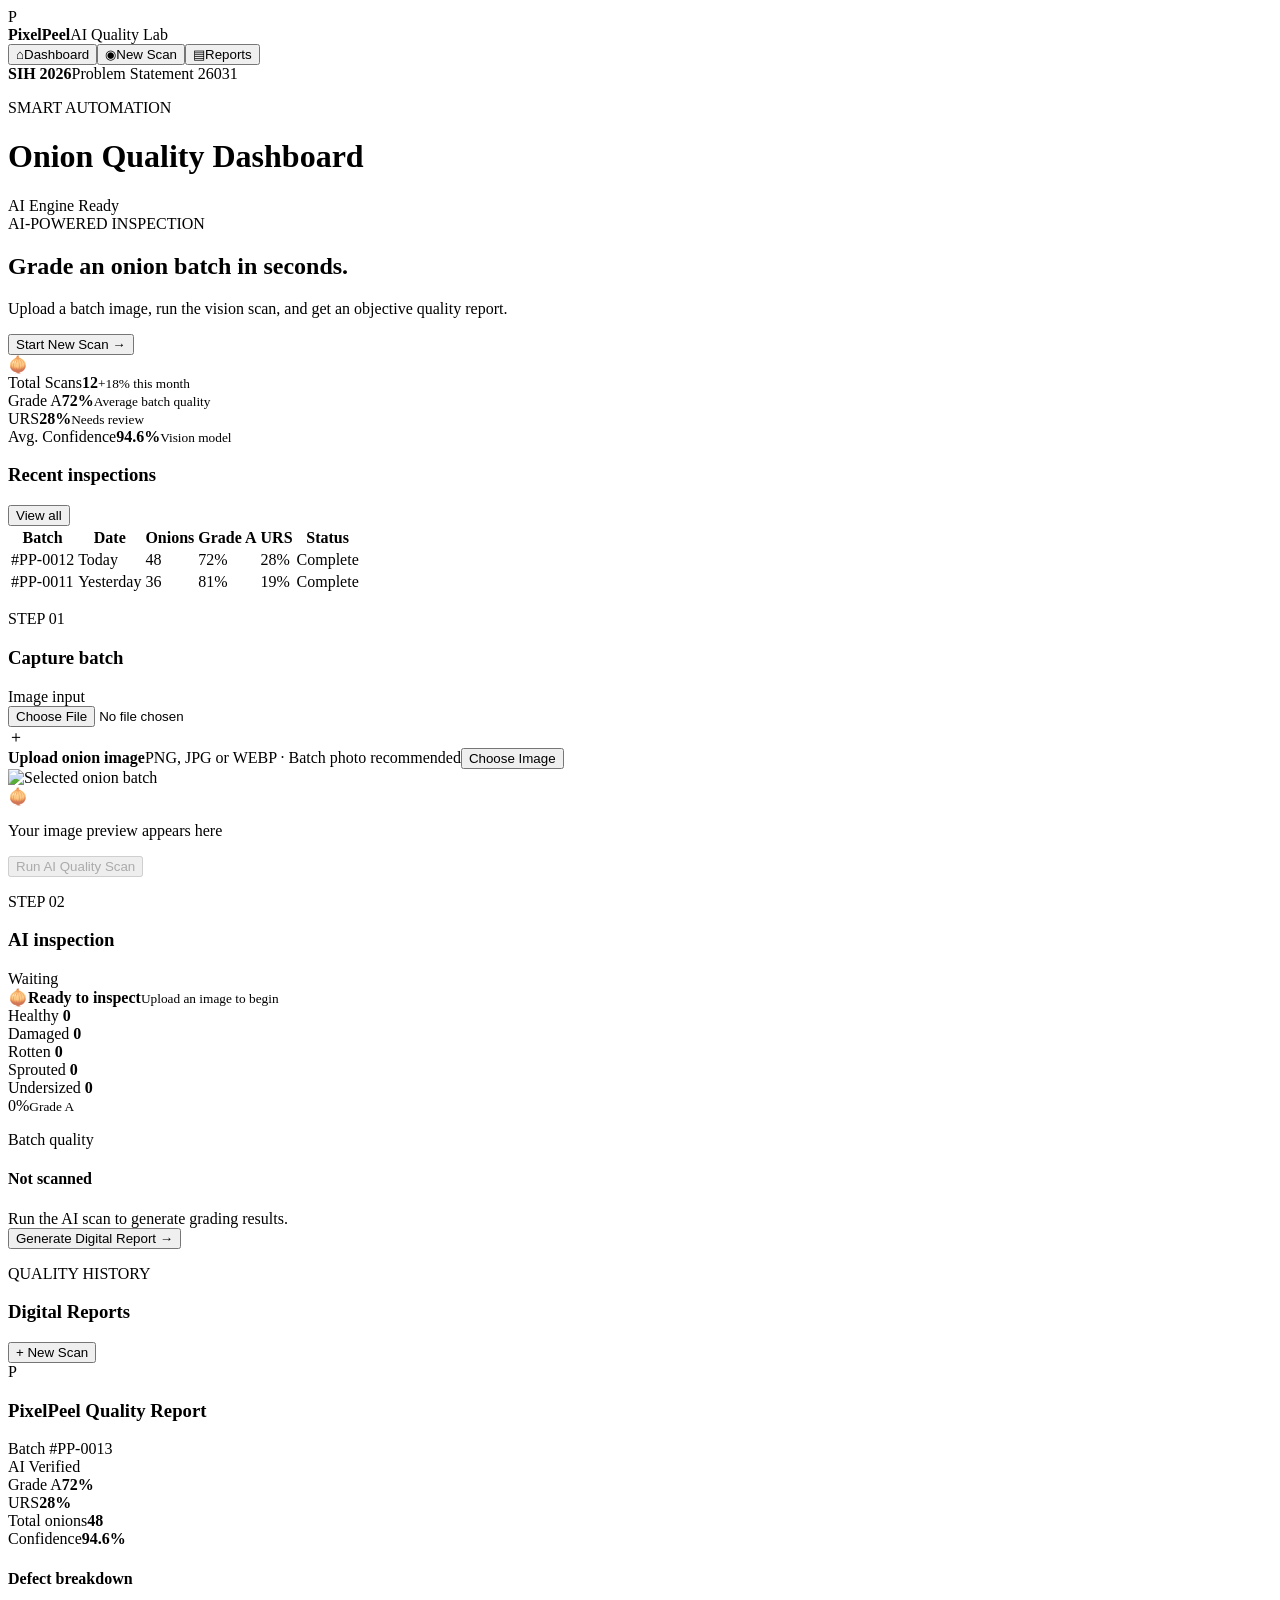
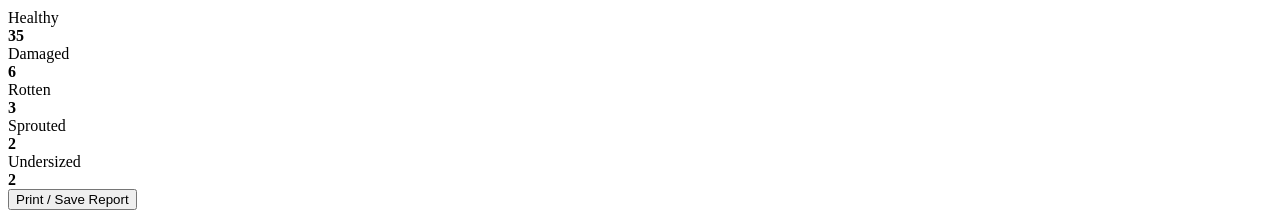
==== index.html @ 7725427d "Add PixelPeel frontend dashboard and scan UI" ====
<!DOCTYPE html>
<html lang="en"><head><meta charset="UTF-8"><meta name="viewport" content="width=device-width,initial-scale=1.0"><title>PixelPeel — Onion Quality Grading</title><link rel="stylesheet" href="style.css"></head>
<body><div class="app-shell"><aside class="sidebar"><div class="brand"><div class="brand-mark">P</div><div><strong>PixelPeel</strong><span>AI Quality Lab</span></div></div><nav><button class="nav-item active" data-view="dashboard"><span>⌂</span>Dashboard</button><button class="nav-item" data-view="scan"><span>◉</span>New Scan</button><button class="nav-item" data-view="reports"><span>▤</span>Reports</button></nav><div class="side-note"><b>SIH 2026</b><span>Problem Statement 26031</span></div></aside>
<main class="main"><header class="topbar"><div><p class="eyebrow">SMART AUTOMATION</p><h1 id="pageTitle">Onion Quality Dashboard</h1></div><div class="status"><i></i>AI Engine Ready</div></header>
<section id="dashboard" class="view active-view"><div class="hero-card"><div><span class="pill">AI-POWERED INSPECTION</span><h2>Grade an onion batch in seconds.</h2><p>Upload a batch image, run the vision scan, and get an objective quality report.</p><button class="primary" id="startScan">Start New Scan →</button></div><div class="hero-visual"><div class="orb orb1"></div><div class="orb orb2"></div><div class="onion-icon">🧅</div><div class="scan-ring"></div></div></div>
<div class="stats-grid"><div class="stat"><span>Total Scans</span><b id="totalScans">12</b><small>+18% this month</small></div><div class="stat"><span>Grade A</span><b id="gradeAStat">72%</b><small>Average batch quality</small></div><div class="stat"><span>URS</span><b id="ursStat">28%</b><small>Needs review</small></div><div class="stat"><span>Avg. Confidence</span><b>94.6%</b><small>Vision model</small></div></div>
<div class="recent"><div class="section-head"><h3>Recent inspections</h3><button class="text-btn" id="openReports">View all</button></div><div class="table-wrap"><table><thead><tr><th>Batch</th><th>Date</th><th>Onions</th><th>Grade A</th><th>URS</th><th>Status</th></tr></thead><tbody><tr><td>#PP-0012</td><td>Today</td><td>48</td><td>72%</td><td>28%</td><td><span class="badge good">Complete</span></td></tr><tr><td>#PP-0011</td><td>Yesterday</td><td>36</td><td>81%</td><td>19%</td><td><span class="badge good">Complete</span></td></tr></tbody></table></div></div></section>
<section id="scan" class="view"><div class="scan-layout"><div class="panel upload-panel"><div class="section-head"><div><p class="eyebrow">STEP 01</p><h3>Capture batch</h3></div><span class="mini-status">Image input</span></div><label class="dropzone" id="dropzone"><input type="file" id="fileInput" accept="image/*"><div class="upload-symbol">＋</div><strong>Upload onion image</strong><span>PNG, JPG or WEBP · Batch photo recommended</span><button type="button" class="secondary" id="chooseFile">Choose Image</button></label><div class="preview"><img id="previewImg" alt="Selected onion batch"><div class="empty-preview"><span>🧅</span><p>Your image preview appears here</p></div></div><button class="primary full" id="scanBtn" disabled>Run AI Quality Scan</button></div>
<div class="panel results-panel"><div class="section-head"><div><p class="eyebrow">STEP 02</p><h3>AI inspection</h3></div><span id="scanState" class="mini-status">Waiting</span></div><div class="scanner" id="scanner"><div class="scanner-grid"></div><div class="scanner-message"><span>🧅</span><b id="scanMessage">Ready to inspect</b><small id="scanSub">Upload an image to begin</small></div><div class="scan-line"></div><div id="boxes"></div></div><div class="classification"><div><span class="dot healthy"></span>Healthy <b id="healthyCount">0</b></div><div><span class="dot damaged"></span>Damaged <b id="damagedCount">0</b></div><div><span class="dot rotten"></span>Rotten <b id="rottenCount">0</b></div><div><span class="dot sprouted"></span>Sprouted <b id="sproutedCount">0</b></div><div><span class="dot undersized"></span>Undersized <b id="undersizedCount">0</b></div></div><div class="grade-result"><div class="grade-ring" id="gradeRing"><span id="gradePercent">0%</span><small>Grade A</small></div><div><p>Batch quality</p><h4 id="gradeTitle">Not scanned</h4><span id="gradeText">Run the AI scan to generate grading results.</span></div></div><button class="primary full hidden" id="reportBtn">Generate Digital Report →</button></div></div></section>
<section id="reports" class="view"><div class="panel report-panel"><div class="section-head"><div><p class="eyebrow">QUALITY HISTORY</p><h3>Digital Reports</h3></div><button class="primary" id="newScanFromReports">+ New Scan</button></div><div class="report-card"><div class="report-top"><div class="report-logo">P</div><div><h3>PixelPeel Quality Report</h3><span id="reportBatch">Batch #PP-0013</span></div><span class="badge good">AI Verified</span></div><div class="report-metrics"><div><span>Grade A</span><b id="reportGrade">72%</b></div><div><span>URS</span><b id="reportUrs">28%</b></div><div><span>Total onions</span><b id="reportTotal">48</b></div><div><span>Confidence</span><b>94.6%</b></div></div><div><h4>Defect breakdown</h4><div class="bar-row"><span>Healthy</span><div><i id="barHealthy"></i></div><b id="repHealthy">35</b></div><div class="bar-row"><span>Damaged</span><div><i id="barDamaged"></i></div><b id="repDamaged">6</b></div><div class="bar-row"><span>Rotten</span><div><i id="barRotten"></i></div><b id="repRotten">3</b></div><div class="bar-row"><span>Sprouted</span><div><i id="barSprouted"></i></div><b id="repSprouted">2</b></div><div class="bar-row"><span>Undersized</span><div><i id="barUndersized"></i></div><b id="repUndersized">2</b></div></div><button class="secondary" id="printReport">Print / Save Report</button></div></div></section>
</main></div><script src="app.js"></script></body></html>
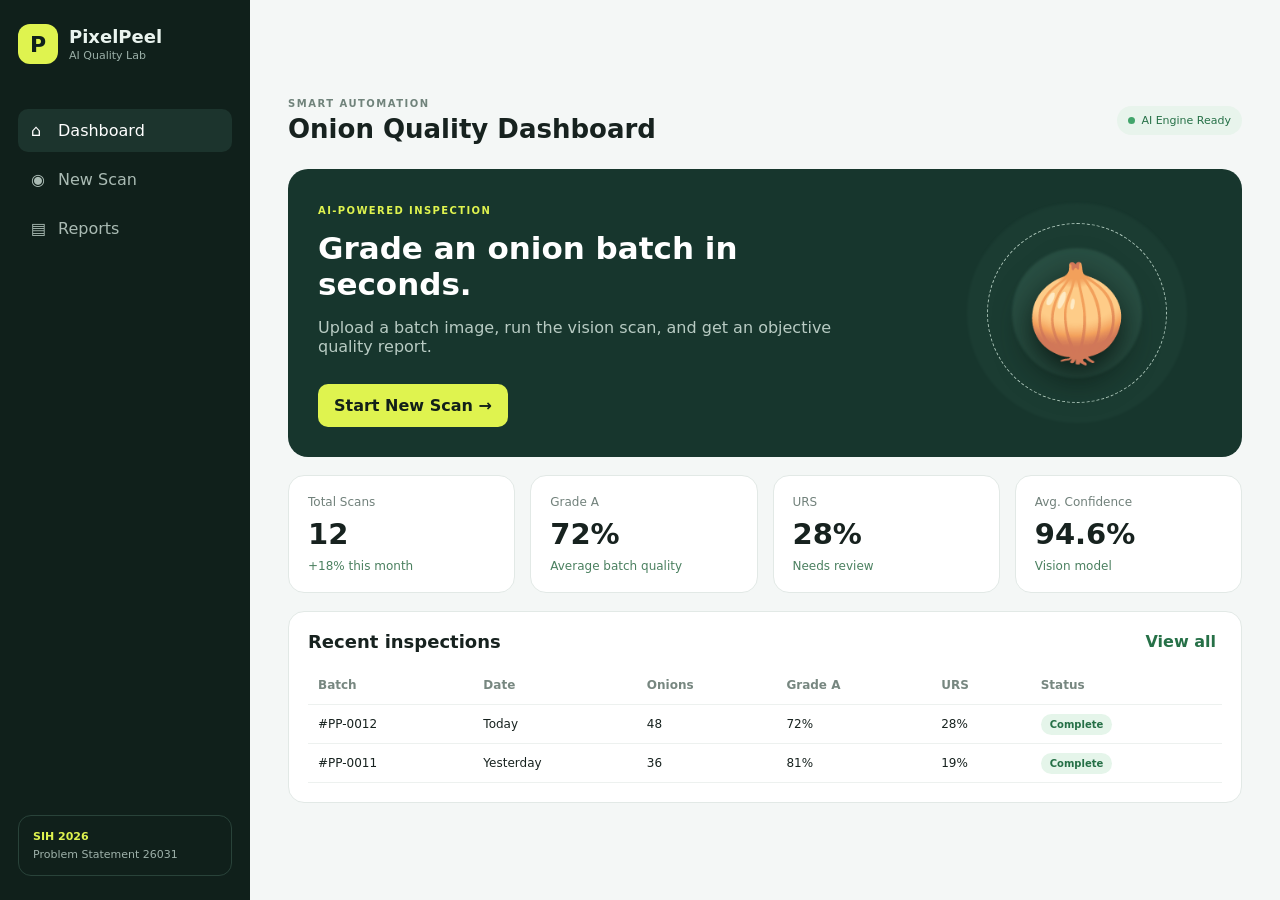
==== commit e7e94f9f: "Fix scanner to display uploaded onion image during AI scan" ====
--- a/index.html
+++ b/index.html
@@ -1,11 +1,60 @@
 <!DOCTYPE html>
-<html lang="en"><head><meta charset="UTF-8"><meta name="viewport" content="width=device-width,initial-scale=1.0"><title>PixelPeel — Onion Quality Grading</title><link rel="stylesheet" href="style.css"></head>
-<body><div class="app-shell"><aside class="sidebar"><div class="brand"><div class="brand-mark">P</div><div><strong>PixelPeel</strong><span>AI Quality Lab</span></div></div><nav><button class="nav-item active" data-view="dashboard"><span>⌂</span>Dashboard</button><button class="nav-item" data-view="scan"><span>◉</span>New Scan</button><button class="nav-item" data-view="reports"><span>▤</span>Reports</button></nav><div class="side-note"><b>SIH 2026</b><span>Problem Statement 26031</span></div></aside>
-<main class="main"><header class="topbar"><div><p class="eyebrow">SMART AUTOMATION</p><h1 id="pageTitle">Onion Quality Dashboard</h1></div><div class="status"><i></i>AI Engine Ready</div></header>
-<section id="dashboard" class="view active-view"><div class="hero-card"><div><span class="pill">AI-POWERED INSPECTION</span><h2>Grade an onion batch in seconds.</h2><p>Upload a batch image, run the vision scan, and get an objective quality report.</p><button class="primary" id="startScan">Start New Scan →</button></div><div class="hero-visual"><div class="orb orb1"></div><div class="orb orb2"></div><div class="onion-icon">🧅</div><div class="scan-ring"></div></div></div>
-<div class="stats-grid"><div class="stat"><span>Total Scans</span><b id="totalScans">12</b><small>+18% this month</small></div><div class="stat"><span>Grade A</span><b id="gradeAStat">72%</b><small>Average batch quality</small></div><div class="stat"><span>URS</span><b id="ursStat">28%</b><small>Needs review</small></div><div class="stat"><span>Avg. Confidence</span><b>94.6%</b><small>Vision model</small></div></div>
-<div class="recent"><div class="section-head"><h3>Recent inspections</h3><button class="text-btn" id="openReports">View all</button></div><div class="table-wrap"><table><thead><tr><th>Batch</th><th>Date</th><th>Onions</th><th>Grade A</th><th>URS</th><th>Status</th></tr></thead><tbody><tr><td>#PP-0012</td><td>Today</td><td>48</td><td>72%</td><td>28%</td><td><span class="badge good">Complete</span></td></tr><tr><td>#PP-0011</td><td>Yesterday</td><td>36</td><td>81%</td><td>19%</td><td><span class="badge good">Complete</span></td></tr></tbody></table></div></div></section>
-<section id="scan" class="view"><div class="scan-layout"><div class="panel upload-panel"><div class="section-head"><div><p class="eyebrow">STEP 01</p><h3>Capture batch</h3></div><span class="mini-status">Image input</span></div><label class="dropzone" id="dropzone"><input type="file" id="fileInput" accept="image/*"><div class="upload-symbol">＋</div><strong>Upload onion image</strong><span>PNG, JPG or WEBP · Batch photo recommended</span><button type="button" class="secondary" id="chooseFile">Choose Image</button></label><div class="preview"><img id="previewImg" alt="Selected onion batch"><div class="empty-preview"><span>🧅</span><p>Your image preview appears here</p></div></div><button class="primary full" id="scanBtn" disabled>Run AI Quality Scan</button></div>
-<div class="panel results-panel"><div class="section-head"><div><p class="eyebrow">STEP 02</p><h3>AI inspection</h3></div><span id="scanState" class="mini-status">Waiting</span></div><div class="scanner" id="scanner"><div class="scanner-grid"></div><div class="scanner-message"><span>🧅</span><b id="scanMessage">Ready to inspect</b><small id="scanSub">Upload an image to begin</small></div><div class="scan-line"></div><div id="boxes"></div></div><div class="classification"><div><span class="dot healthy"></span>Healthy <b id="healthyCount">0</b></div><div><span class="dot damaged"></span>Damaged <b id="damagedCount">0</b></div><div><span class="dot rotten"></span>Rotten <b id="rottenCount">0</b></div><div><span class="dot sprouted"></span>Sprouted <b id="sproutedCount">0</b></div><div><span class="dot undersized"></span>Undersized <b id="undersizedCount">0</b></div></div><div class="grade-result"><div class="grade-ring" id="gradeRing"><span id="gradePercent">0%</span><small>Grade A</small></div><div><p>Batch quality</p><h4 id="gradeTitle">Not scanned</h4><span id="gradeText">Run the AI scan to generate grading results.</span></div></div><button class="primary full hidden" id="reportBtn">Generate Digital Report →</button></div></div></section>
-<section id="reports" class="view"><div class="panel report-panel"><div class="section-head"><div><p class="eyebrow">QUALITY HISTORY</p><h3>Digital Reports</h3></div><button class="primary" id="newScanFromReports">+ New Scan</button></div><div class="report-card"><div class="report-top"><div class="report-logo">P</div><div><h3>PixelPeel Quality Report</h3><span id="reportBatch">Batch #PP-0013</span></div><span class="badge good">AI Verified</span></div><div class="report-metrics"><div><span>Grade A</span><b id="reportGrade">72%</b></div><div><span>URS</span><b id="reportUrs">28%</b></div><div><span>Total onions</span><b id="reportTotal">48</b></div><div><span>Confidence</span><b>94.6%</b></div></div><div><h4>Defect breakdown</h4><div class="bar-row"><span>Healthy</span><div><i id="barHealthy"></i></div><b id="repHealthy">35</b></div><div class="bar-row"><span>Damaged</span><div><i id="barDamaged"></i></div><b id="repDamaged">6</b></div><div class="bar-row"><span>Rotten</span><div><i id="barRotten"></i></div><b id="repRotten">3</b></div><div class="bar-row"><span>Sprouted</span><div><i id="barSprouted"></i></div><b id="repSprouted">2</b></div><div class="bar-row"><span>Undersized</span><div><i id="barUndersized"></i></div><b id="repUndersized">2</b></div></div><button class="secondary" id="printReport">Print / Save Report</button></div></div></section>
-</main></div><script src="app.js"></script></body></html>+<html lang="en">
+<head>
+<meta charset="UTF-8">
+<meta name="viewport" content="width=device-width,initial-scale=1.0">
+<title>PixelPeel — Onion Quality Grading</title>
+<link rel="stylesheet" href="style.css">
+</head>
+<body>
+<div class="app-shell">
+<aside class="sidebar">
+  <div class="brand"><div class="brand-mark">P</div><div><strong>PixelPeel</strong><span>AI Quality Lab</span></div></div>
+  <nav>
+    <button class="nav-item active" data-view="dashboard"><span>⌂</span>Dashboard</button>
+    <button class="nav-item" data-view="scan"><span>◉</span>New Scan</button>
+    <button class="nav-item" data-view="reports"><span>▤</span>Reports</button>
+  </nav>
+  <div class="side-note"><b>SIH 2026</b><span>Problem Statement 26031</span></div>
+</aside>
+<main class="main">
+<header class="topbar"><div><p class="eyebrow">SMART AUTOMATION</p><h1 id="pageTitle">Onion Quality Dashboard</h1></div><div class="status"><i></i>AI Engine Ready</div></header>
+
+<section id="dashboard" class="view active-view">
+  <div class="hero-card"><div><span class="pill">AI-POWERED INSPECTION</span><h2>Grade an onion batch in seconds.</h2><p>Upload a batch image, run the vision scan, and get an objective quality report.</p><button class="primary" id="startScan">Start New Scan →</button></div><div class="hero-visual"><div class="orb orb1"></div><div class="orb orb2"></div><div class="onion-icon">🧅</div><div class="scan-ring"></div></div></div>
+  <div class="stats-grid"><div class="stat"><span>Total Scans</span><b id="totalScans">12</b><small>+18% this month</small></div><div class="stat"><span>Grade A</span><b id="gradeAStat">72%</b><small>Average batch quality</small></div><div class="stat"><span>URS</span><b id="ursStat">28%</b><small>Needs review</small></div><div class="stat"><span>Avg. Confidence</span><b>94.6%</b><small>Vision model</small></div></div>
+  <div class="recent"><div class="section-head"><h3>Recent inspections</h3><button class="text-btn" id="openReports">View all</button></div><div class="table-wrap"><table><thead><tr><th>Batch</th><th>Date</th><th>Onions</th><th>Grade A</th><th>URS</th><th>Status</th></tr></thead><tbody><tr><td>#PP-0012</td><td>Today</td><td>48</td><td>72%</td><td>28%</td><td><span class="badge good">Complete</span></td></tr><tr><td>#PP-0011</td><td>Yesterday</td><td>36</td><td>81%</td><td>19%</td><td><span class="badge good">Complete</span></td></tr></tbody></table></div></div>
+</section>
+
+<section id="scan" class="view">
+<div class="scan-layout">
+  <div class="panel upload-panel">
+    <div class="section-head"><div><p class="eyebrow">STEP 01</p><h3>Capture batch</h3></div><span class="mini-status">Image input</span></div>
+    <label class="dropzone" id="dropzone"><input type="file" id="fileInput" accept="image/*"><div class="upload-symbol">＋</div><strong>Upload onion image</strong><span>PNG, JPG or WEBP · Batch photo recommended</span><button type="button" class="secondary" id="chooseFile">Choose Image</button></label>
+    <div class="preview"><img id="previewImg" alt="Selected onion batch"><div class="empty-preview"><span>🧅</span><p>Your image preview appears here</p></div></div>
+    <button class="primary full" id="scanBtn" disabled>Run AI Quality Scan</button>
+  </div>
+
+  <div class="panel results-panel">
+    <div class="section-head"><div><p class="eyebrow">STEP 02</p><h3>AI inspection</h3></div><span id="scanState" class="mini-status">Waiting</span></div>
+    <div class="scanner" id="scanner">
+      <img id="scanImage" class="scanner-image" alt="Uploaded onion batch being scanned">
+      <div class="scanner-overlay"></div>
+      <div class="scanner-grid"></div>
+      <div class="scanner-status"><span class="live-dot"></span><b id="scanMessage">Ready to inspect</b><small id="scanSub">Upload an image to begin</small></div>
+      <div class="processed-count" id="processedCount"></div>
+      <div class="scan-line"></div>
+      <div id="boxes"></div>
+    </div>
+    <div class="classification"><div><span class="dot healthy"></span>Healthy <b id="healthyCount">0</b></div><div><span class="dot damaged"></span>Damaged <b id="damagedCount">0</b></div><div><span class="dot rotten"></span>Rotten <b id="rottenCount">0</b></div><div><span class="dot sprouted"></span>Sprouted <b id="sproutedCount">0</b></div><div><span class="dot undersized"></span>Undersized <b id="undersizedCount">0</b></div></div>
+    <div class="grade-result"><div class="grade-ring" id="gradeRing"><span id="gradePercent">0%</span><small>Grade A</small></div><div><p>Batch quality</p><h4 id="gradeTitle">Not scanned</h4><span id="gradeText">Run the AI scan to generate grading results.</span></div></div>
+    <button class="primary full hidden" id="reportBtn">Generate Digital Report →</button>
+  </div>
+</div>
+</section>
+
+<section id="reports" class="view"><div class="panel report-panel"><div class="section-head"><div><p class="eyebrow">QUALITY HISTORY</p><h3>Digital Reports</h3></div><button class="primary" id="newScanFromReports">+ New Scan</button></div><div class="report-card"><div class="report-top"><div class="report-logo">P</div><div><h3>PixelPeel Quality Report</h3><span id="reportBatch">Batch #PP-0013</span></div><span class="badge good">AI Verified</span></div><div class="report-metrics"><div><span>Grade A</span><b id="reportGrade">72%</b></div><div><span>URS</span><b id="reportUrs">28%</b></div><div><span>Total onions</span><b id="reportTotal">22</b></div><div><span>Confidence</span><b>94.6%</b></div></div><div><h4>Defect breakdown</h4><div class="bar-row"><span>Healthy</span><div><i id="barHealthy"></i></div><b id="repHealthy">16</b></div><div class="bar-row"><span>Damaged</span><div><i id="barDamaged"></i></div><b id="repDamaged">3</b></div><div class="bar-row"><span>Rotten</span><div><i id="barRotten"></i></div><b id="repRotten">1</b></div><div class="bar-row"><span>Sprouted</span><div><i id="barSprouted"></i></div><b id="repSprouted">1</b></div><div class="bar-row"><span>Undersized</span><div><i id="barUndersized"></i></div><b id="repUndersized">1</b></div></div><button class="secondary" id="printReport">Print / Save Report</button></div></div></section>
+</main></div>
+<script src="app.js"></script>
+</body>
+</html>
--- a/style.css
+++ b/style.css
@@ -0,0 +1 @@
+*{box-sizing:border-box}body{margin:0;font-family:Inter,system-ui,-apple-system,Segoe UI,sans-serif;background:#f4f7f6;color:#17221f}button{font:inherit;cursor:pointer}.app-shell{display:flex;min-height:100vh}.sidebar{width:250px;background:#10201b;color:#eaf4ef;padding:24px 18px;display:flex;flex-direction:column}.brand{display:flex;align-items:center;gap:11px;margin-bottom:42px}.brand-mark{width:40px;height:40px;border-radius:12px;background:#dff34f;color:#10201b;display:grid;place-items:center;font-weight:900;font-size:22px}.brand strong{display:block;font-size:18px}.brand span{display:block;font-size:11px;color:#9bb0a8;margin-top:2px}.nav-item{width:100%;border:0;background:transparent;color:#aabbb4;text-align:left;padding:12px 13px;border-radius:10px;margin:3px 0}.nav-item span{display:inline-block;width:27px}.nav-item.active,.nav-item:hover{background:#1c342d;color:#fff}.side-note{margin-top:auto;border:1px solid #29433a;border-radius:13px;padding:14px;font-size:11px;color:#9eb1aa}.side-note b{display:block;color:#dff34f;margin-bottom:5px}.main{flex:1;padding:30px 38px;max-width:1450px;margin:auto;width:100%}.topbar{display:flex;justify-content:space-between;align-items:center;margin-bottom:25px}.eyebrow{font-size:10px;letter-spacing:1.5px;font-weight:800;color:#70837b;margin:0 0 5px}.topbar h1{font-size:26px;margin:0}.status,.mini-status{font-size:11px;background:#e8f4ec;padding:8px 11px;border-radius:99px;color:#267047}.status i{display:inline-block;width:7px;height:7px;background:#42a56b;border-radius:50%;margin-right:6px}.hero-card{background:#17362d;border-radius:20px;padding:30px;color:white;display:flex;justify-content:space-between;overflow:hidden;min-height:245px}.hero-card h2{font-size:31px;max-width:560px;margin:12px 0}.hero-card p{color:#b8cbc3;max-width:560px}.pill{font-size:10px;letter-spacing:1.4px;color:#dff34f;font-weight:800}.primary{border:0;border-radius:10px;background:#dff34f;color:#122019;font-weight:800;padding:12px 16px;margin-top:12px}.primary:hover{filter:brightness(.95)}.secondary{border:1px solid #cdd8d3;background:white;border-radius:10px;padding:10px 14px;font-weight:700}.hero-visual{width:270px;position:relative;display:grid;place-items:center}.onion-icon{font-size:90px;z-index:2;filter:drop-shadow(0 12px 18px #07150f)}.scan-ring{position:absolute;width:180px;height:180px;border:1px dashed #a9c3b7;border-radius:50%;animation:spin 8s linear infinite}.orb{position:absolute;border-radius:50%;background:#294f43;filter:blur(1px)}.orb1{width:130px;height:130px}.orb2{width:220px;height:220px;opacity:.25}@keyframes spin{to{transform:rotate(360deg)}}.stats-grid{display:grid;grid-template-columns:repeat(4,1fr);gap:15px;margin:18px 0}.stat,.panel,.recent{background:white;border:1px solid #e2e9e6;border-radius:16px;padding:19px}.stat span,.stat small{display:block;color:#71817b;font-size:12px}.stat b{display:block;font-size:29px;margin:8px 0}.stat small{color:#4b8060}.section-head{display:flex;justify-content:space-between;align-items:center}.section-head h3{margin:0;font-size:18px}.text-btn{border:0;background:none;color:#267047;font-weight:700}.table-wrap{overflow:auto;margin-top:14px}table{width:100%;border-collapse:collapse;font-size:12px}th,td{text-align:left;padding:12px 10px;border-bottom:1px solid #edf1ef}th{color:#778780;font-weight:700}.badge{padding:5px 9px;border-radius:99px;font-size:10px;font-weight:800}.good{background:#e5f5ea;color:#267047}.view{display:none}.active-view{display:block}.scan-layout{display:grid;grid-template-columns:1fr 1.2fr;gap:18px}.upload-panel h3,.results-panel h3{margin:0}.dropzone{display:flex;flex-direction:column;align-items:center;justify-content:center;min-height:170px;border:2px dashed #cbd8d2;border-radius:15px;margin:20px 0 13px;text-align:center;padding:20px}.dropzone input{display:none}.upload-symbol{font-size:35px;color:#2f7553}.dropzone strong{margin:8px 0 4px}.dropzone span{font-size:11px;color:#84938d}.dropzone .secondary{margin-top:13px}.preview{height:150px;background:#f1f5f3;border-radius:13px;overflow:hidden;display:grid;place-items:center;margin-bottom:13px;position:relative}.preview img{width:100%;height:100%;object-fit:cover;display:none}.empty-preview{text-align:center;color:#82928a;font-size:11px}.empty-preview span{font-size:38px;display:block}.full{width:100%;margin-top:0}.scanner{height:245px;background:#10231d;border-radius:15px;margin:20px 0 14px;position:relative;overflow:hidden;display:grid;place-items:center}.scanner-grid{position:absolute;inset:0;background-image:linear-gradient(#29453c 1px,transparent 1px),linear-gradient(90deg,#29453c 1px,transparent 1px);background-size:32px 32px;opacity:.28}.scanner-message{z-index:2;text-align:center;color:#dceae4}.scanner-message span{font-size:50px;display:block}.scanner-message b{display:block;font-size:14px}.scanner-message small{display:block;color:#829b90;margin-top:4px}.scan-line{position:absolute;left:0;right:0;top:-10px;height:2px;background:#dff34f;box-shadow:0 0 18px #dff34f;display:none}.scanning .scan-line{display:block;animation:scan 1.6s linear infinite}@keyframes scan{to{top:255px}}.detect-box{position:absolute;border:2px solid #dff34f;border-radius:6px;z-index:4;animation:pop .35s ease-out}.detect-label{position:absolute;top:-21px;left:-2px;background:#dff34f;color:#13211b;padding:3px 5px;font-size:8px;font-weight:900;border-radius:4px 4px 0 0}@keyframes pop{from{transform:scale(.8);opacity:0}to{transform:scale(1);opacity:1}}.classification{display:grid;grid-template-columns:repeat(5,1fr);gap:7px}.classification>div{background:#f5f8f6;border-radius:10px;padding:9px 5px;text-align:center;font-size:9px;color:#65756e}.classification b{display:block;color:#18231f;font-size:15px;margin-top:3px}.dot{display:inline-block;width:7px;height:7px;border-radius:50%;margin-right:3px}.healthy{background:#55ad72}.damaged{background:#e2b04b}.rotten{background:#d86a5f}.sprouted{background:#8c72c4}.undersized{background:#7190a0}.grade-result{display:flex;align-items:center;gap:17px;margin-top:18px;padding:14px;background:#f5f8f6;border-radius:13px}.grade-ring{width:90px;height:90px;border-radius:50%;display:grid;place-items:center;background:conic-gradient(#54a86f 0deg,#54a86f 0deg,#dfe7e3 0deg);flex:none}.grade-ring span{font-size:20px;font-weight:900}.grade-ring small{font-size:8px;margin-top:-28px}.grade-result p{font-size:10px;color:#7b8983;margin:0}.grade-result h4{margin:3px 0;font-size:17px}.grade-result span{font-size:11px;color:#72817b}.hidden{display:none!important}.report-card{max-width:820px;margin-top:20px;border:1px solid #dce5e1;border-radius:16px;padding:24px}.report-top{display:flex;align-items:center;gap:12px;border-bottom:1px solid #e6ece9;padding-bottom:18px}.report-logo{width:40px;height:40px;border-radius:10px;background:#17362d;color:#dff34f;display:grid;place-items:center;font-weight:900}.report-top h3{margin:0}.report-top span:not(.badge){font-size:11px;color:#7b8983}.report-top .badge{margin-left:auto}.report-metrics{display:grid;grid-template-columns:repeat(4,1fr);gap:10px;margin:20px 0}.report-metrics div{background:#f5f8f6;padding:14px;border-radius:10px}.report-metrics span,.report-metrics b{display:block}.report-metrics span{font-size:10px;color:#7b8983}.report-metrics b{font-size:22px;margin-top:5px}.bar-row{display:grid;grid-template-columns:90px 1fr 35px;gap:10px;align-items:center;font-size:11px;margin:10px 0}.bar-row>div{height:9px;background:#e8eeeb;border-radius:99px;overflow:hidden}.bar-row i{display:block;height:100%;width:0;background:#54a86f;border-radius:99px}.report-panel>.section-head{margin-bottom:3px}@media(max-width:900px){.sidebar{width:200px}.main{padding:22px}.hero-visual{display:none}.stats-grid{grid-template-columns:repeat(2,1fr)}.scan-layout{grid-template-columns:1fr}}@media(max-width:600px){.app-shell{display:block}.sidebar{width:100%;padding:14px}.brand{margin-bottom:12px}.sidebar nav{display:flex}.nav-item{margin:0 3px}.side-note{display:none}.main{padding:16px}.topbar{align-items:flex-start}.status{display:none}.stats-grid{grid-template-columns:1fr 1fr}.classification{grid-template-columns:repeat(3,1fr)}.report-metrics{grid-template-columns:1fr 1fr}}
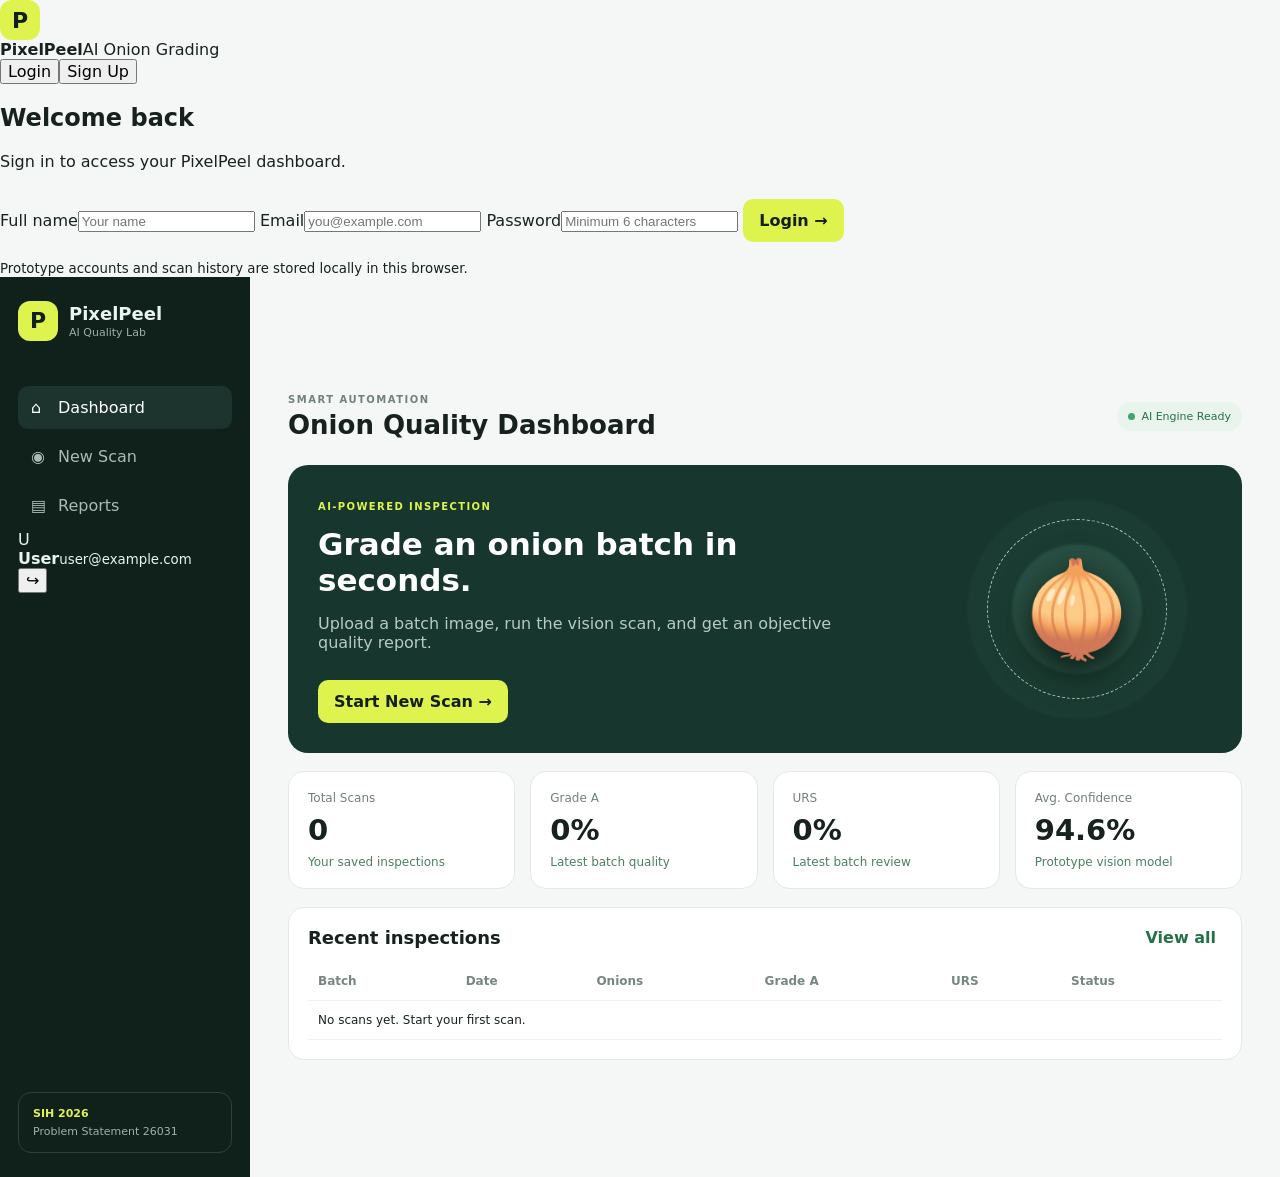
==== commit 26579c47: "Make scanner fully responsive and add login signup" ====
--- a/index.html
+++ b/index.html
@@ -1,60 +1,34 @@
 <!DOCTYPE html>
 <html lang="en">
-<head>
-<meta charset="UTF-8">
-<meta name="viewport" content="width=device-width,initial-scale=1.0">
-<title>PixelPeel — Onion Quality Grading</title>
-<link rel="stylesheet" href="style.css">
-</head>
+<head><meta charset="UTF-8"><meta name="viewport" content="width=device-width,initial-scale=1.0"><title>PixelPeel — Onion Quality Grading</title><link rel="stylesheet" href="style.css"></head>
 <body>
-<div class="app-shell">
-<aside class="sidebar">
-  <div class="brand"><div class="brand-mark">P</div><div><strong>PixelPeel</strong><span>AI Quality Lab</span></div></div>
-  <nav>
-    <button class="nav-item active" data-view="dashboard"><span>⌂</span>Dashboard</button>
-    <button class="nav-item" data-view="scan"><span>◉</span>New Scan</button>
-    <button class="nav-item" data-view="reports"><span>▤</span>Reports</button>
-  </nav>
-  <div class="side-note"><b>SIH 2026</b><span>Problem Statement 26031</span></div>
-</aside>
-<main class="main">
-<header class="topbar"><div><p class="eyebrow">SMART AUTOMATION</p><h1 id="pageTitle">Onion Quality Dashboard</h1></div><div class="status"><i></i>AI Engine Ready</div></header>
-
-<section id="dashboard" class="view active-view">
-  <div class="hero-card"><div><span class="pill">AI-POWERED INSPECTION</span><h2>Grade an onion batch in seconds.</h2><p>Upload a batch image, run the vision scan, and get an objective quality report.</p><button class="primary" id="startScan">Start New Scan →</button></div><div class="hero-visual"><div class="orb orb1"></div><div class="orb orb2"></div><div class="onion-icon">🧅</div><div class="scan-ring"></div></div></div>
-  <div class="stats-grid"><div class="stat"><span>Total Scans</span><b id="totalScans">12</b><small>+18% this month</small></div><div class="stat"><span>Grade A</span><b id="gradeAStat">72%</b><small>Average batch quality</small></div><div class="stat"><span>URS</span><b id="ursStat">28%</b><small>Needs review</small></div><div class="stat"><span>Avg. Confidence</span><b>94.6%</b><small>Vision model</small></div></div>
-  <div class="recent"><div class="section-head"><h3>Recent inspections</h3><button class="text-btn" id="openReports">View all</button></div><div class="table-wrap"><table><thead><tr><th>Batch</th><th>Date</th><th>Onions</th><th>Grade A</th><th>URS</th><th>Status</th></tr></thead><tbody><tr><td>#PP-0012</td><td>Today</td><td>48</td><td>72%</td><td>28%</td><td><span class="badge good">Complete</span></td></tr><tr><td>#PP-0011</td><td>Yesterday</td><td>36</td><td>81%</td><td>19%</td><td><span class="badge good">Complete</span></td></tr></tbody></table></div></div>
-</section>
-
-<section id="scan" class="view">
-<div class="scan-layout">
-  <div class="panel upload-panel">
-    <div class="section-head"><div><p class="eyebrow">STEP 01</p><h3>Capture batch</h3></div><span class="mini-status">Image input</span></div>
-    <label class="dropzone" id="dropzone"><input type="file" id="fileInput" accept="image/*"><div class="upload-symbol">＋</div><strong>Upload onion image</strong><span>PNG, JPG or WEBP · Batch photo recommended</span><button type="button" class="secondary" id="chooseFile">Choose Image</button></label>
-    <div class="preview"><img id="previewImg" alt="Selected onion batch"><div class="empty-preview"><span>🧅</span><p>Your image preview appears here</p></div></div>
-    <button class="primary full" id="scanBtn" disabled>Run AI Quality Scan</button>
-  </div>
-
-  <div class="panel results-panel">
-    <div class="section-head"><div><p class="eyebrow">STEP 02</p><h3>AI inspection</h3></div><span id="scanState" class="mini-status">Waiting</span></div>
-    <div class="scanner" id="scanner">
-      <img id="scanImage" class="scanner-image" alt="Uploaded onion batch being scanned">
-      <div class="scanner-overlay"></div>
-      <div class="scanner-grid"></div>
-      <div class="scanner-status"><span class="live-dot"></span><b id="scanMessage">Ready to inspect</b><small id="scanSub">Upload an image to begin</small></div>
-      <div class="processed-count" id="processedCount"></div>
-      <div class="scan-line"></div>
-      <div id="boxes"></div>
-    </div>
-    <div class="classification"><div><span class="dot healthy"></span>Healthy <b id="healthyCount">0</b></div><div><span class="dot damaged"></span>Damaged <b id="damagedCount">0</b></div><div><span class="dot rotten"></span>Rotten <b id="rottenCount">0</b></div><div><span class="dot sprouted"></span>Sprouted <b id="sproutedCount">0</b></div><div><span class="dot undersized"></span>Undersized <b id="undersizedCount">0</b></div></div>
-    <div class="grade-result"><div class="grade-ring" id="gradeRing"><span id="gradePercent">0%</span><small>Grade A</small></div><div><p>Batch quality</p><h4 id="gradeTitle">Not scanned</h4><span id="gradeText">Run the AI scan to generate grading results.</span></div></div>
-    <button class="primary full hidden" id="reportBtn">Generate Digital Report →</button>
+<div id="authScreen" class="auth-screen">
+  <div class="auth-card">
+    <div class="auth-brand"><div class="brand-mark">P</div><div><strong>PixelPeel</strong><span>AI Onion Grading</span></div></div>
+    <div class="auth-tabs"><button id="loginTab" class="auth-tab active" type="button">Login</button><button id="signupTab" class="auth-tab" type="button">Sign Up</button></div>
+    <form id="authForm"><h2 id="authTitle">Welcome back</h2><p id="authSubtitle">Sign in to access your PixelPeel dashboard.</p>
+      <label id="nameField" class="auth-field hidden-auth">Full name<input id="authName" type="text" placeholder="Your name"></label>
+      <label class="auth-field">Email<input id="authEmail" type="email" placeholder="you@example.com" required></label>
+      <label class="auth-field">Password<input id="authPassword" type="password" placeholder="Minimum 6 characters" minlength="6" required></label>
+      <button class="primary auth-submit" type="submit" id="authSubmit">Login →</button><p id="authMessage" class="auth-message"></p>
+    </form><small class="auth-note">Prototype accounts and scan history are stored locally in this browser.</small>
   </div>
 </div>
-</section>
-
-<section id="reports" class="view"><div class="panel report-panel"><div class="section-head"><div><p class="eyebrow">QUALITY HISTORY</p><h3>Digital Reports</h3></div><button class="primary" id="newScanFromReports">+ New Scan</button></div><div class="report-card"><div class="report-top"><div class="report-logo">P</div><div><h3>PixelPeel Quality Report</h3><span id="reportBatch">Batch #PP-0013</span></div><span class="badge good">AI Verified</span></div><div class="report-metrics"><div><span>Grade A</span><b id="reportGrade">72%</b></div><div><span>URS</span><b id="reportUrs">28%</b></div><div><span>Total onions</span><b id="reportTotal">22</b></div><div><span>Confidence</span><b>94.6%</b></div></div><div><h4>Defect breakdown</h4><div class="bar-row"><span>Healthy</span><div><i id="barHealthy"></i></div><b id="repHealthy">16</b></div><div class="bar-row"><span>Damaged</span><div><i id="barDamaged"></i></div><b id="repDamaged">3</b></div><div class="bar-row"><span>Rotten</span><div><i id="barRotten"></i></div><b id="repRotten">1</b></div><div class="bar-row"><span>Sprouted</span><div><i id="barSprouted"></i></div><b id="repSprouted">1</b></div><div class="bar-row"><span>Undersized</span><div><i id="barUndersized"></i></div><b id="repUndersized">1</b></div></div><button class="secondary" id="printReport">Print / Save Report</button></div></div></section>
-</main></div>
-<script src="app.js"></script>
-</body>
-</html>+<div id="app" class="app-shell hidden-app">
+<aside class="sidebar"><div class="brand"><div class="brand-mark">P</div><div><strong>PixelPeel</strong><span>AI Quality Lab</span></div></div>
+<nav><button class="nav-item active" data-view="dashboard"><span>⌂</span>Dashboard</button><button class="nav-item" data-view="scan"><span>◉</span>New Scan</button><button class="nav-item" data-view="reports"><span>▤</span>Reports</button></nav>
+<div class="user-card"><span id="userInitial">U</span><div><b id="userName">User</b><small id="userEmail">user@example.com</small></div><button id="logoutBtn" title="Log out" type="button">↪</button></div>
+<div class="side-note"><b>SIH 2026</b><span>Problem Statement 26031</span></div></aside>
+<main class="main"><header class="topbar"><div><p class="eyebrow">SMART AUTOMATION</p><h1 id="pageTitle">Onion Quality Dashboard</h1></div><div class="status"><i></i>AI Engine Ready</div></header>
+<section id="dashboard" class="view active-view"><div class="hero-card"><div><span class="pill">AI-POWERED INSPECTION</span><h2>Grade an onion batch in seconds.</h2><p>Upload a batch image, run the vision scan, and get an objective quality report.</p><button class="primary" id="startScan">Start New Scan →</button></div><div class="hero-visual"><div class="orb orb1"></div><div class="orb orb2"></div><div class="onion-icon">🧅</div><div class="scan-ring"></div></div></div>
+<div class="stats-grid"><div class="stat"><span>Total Scans</span><b id="totalScans">0</b><small>Your saved inspections</small></div><div class="stat"><span>Grade A</span><b id="gradeAStat">0%</b><small>Latest batch quality</small></div><div class="stat"><span>URS</span><b id="ursStat">0%</b><small>Latest batch review</small></div><div class="stat"><span>Avg. Confidence</span><b>94.6%</b><small>Prototype vision model</small></div></div>
+<div class="recent"><div class="section-head"><h3>Recent inspections</h3><button class="text-btn" id="openReports">View all</button></div><div class="table-wrap"><table><thead><tr><th>Batch</th><th>Date</th><th>Onions</th><th>Grade A</th><th>URS</th><th>Status</th></tr></thead><tbody id="recentRows"><tr><td colspan="6">No scans yet. Start your first scan.</td></tr></tbody></table></div></div></section>
+<section id="scan" class="view"><div class="scan-layout"><div class="panel upload-panel"><div class="section-head"><div><p class="eyebrow">STEP 01</p><h3>Capture batch</h3></div><span class="mini-status">Image input</span></div>
+<label class="dropzone" id="dropzone"><input type="file" id="fileInput" accept="image/*"><div class="upload-symbol">＋</div><strong>Upload onion image</strong><span>PNG, JPG, WEBP · Any size or aspect ratio</span><button type="button" class="secondary" id="chooseFile">Choose Image</button></label>
+<div class="preview"><img id="previewImg" alt="Selected onion batch"><div class="empty-preview"><span>🧅</span><p>Your image preview appears here</p></div></div><button class="primary full" id="scanBtn" disabled>Run AI Quality Scan</button></div>
+<div class="panel results-panel"><div class="section-head"><div><p class="eyebrow">STEP 02</p><h3>AI inspection</h3></div><span id="scanState" class="mini-status">Waiting</span></div>
+<div class="scanner" id="scanner"><img id="scannerBg" class="scanner-bg" alt=""><div id="scannerMedia" class="scanner-media"><img id="scanImage" class="scanner-image" alt="Uploaded onion batch being scanned"><div class="scanner-overlay"></div><div class="scanner-grid"></div><div id="boxes"></div></div><div class="scanner-status"><span class="live-dot"></span><b id="scanMessage">Ready to inspect</b><small id="scanSub">Upload an image to begin</small></div><div class="processed-count" id="processedCount"></div><div class="scan-line"></div></div>
+<div class="classification"><div><span class="dot healthy"></span>Healthy <b id="healthyCount">0</b></div><div><span class="dot damaged"></span>Damaged <b id="damagedCount">0</b></div><div><span class="dot rotten"></span>Rotten <b id="rottenCount">0</b></div><div><span class="dot sprouted"></span>Sprouted <b id="sproutedCount">0</b></div><div><span class="dot undersized"></span>Undersized <b id="undersizedCount">0</b></div></div>
+<div class="grade-result"><div class="grade-ring" id="gradeRing"><span id="gradePercent">0%</span><small>Grade A</small></div><div><p>Batch quality</p><h4 id="gradeTitle">Not scanned</h4><span id="gradeText">Run the AI scan to generate grading results.</span></div></div><button class="primary full hidden" id="reportBtn">Generate Digital Report →</button></div></div></section>
+<section id="reports" class="view"><div class="panel report-panel"><div class="section-head"><div><p class="eyebrow">QUALITY HISTORY</p><h3>Digital Reports</h3></div><button class="primary" id="newScanFromReports">+ New Scan</button></div><div id="reportsList"></div></div></section>
+</main></div><script src="app.js"></script></body></html>
--- a/style.css
+++ b/style.css
@@ -1 +1,4 @@
-*{box-sizing:border-box}body{margin:0;font-family:Inter,system-ui,-apple-system,Segoe UI,sans-serif;background:#f4f7f6;color:#17221f}button{font:inherit;cursor:pointer}.app-shell{display:flex;min-height:100vh}.sidebar{width:250px;background:#10201b;color:#eaf4ef;padding:24px 18px;display:flex;flex-direction:column}.brand{display:flex;align-items:center;gap:11px;margin-bottom:42px}.brand-mark{width:40px;height:40px;border-radius:12px;background:#dff34f;color:#10201b;display:grid;place-items:center;font-weight:900;font-size:22px}.brand strong{display:block;font-size:18px}.brand span{display:block;font-size:11px;color:#9bb0a8;margin-top:2px}.nav-item{width:100%;border:0;background:transparent;color:#aabbb4;text-align:left;padding:12px 13px;border-radius:10px;margin:3px 0}.nav-item span{display:inline-block;width:27px}.nav-item.active,.nav-item:hover{background:#1c342d;color:#fff}.side-note{margin-top:auto;border:1px solid #29433a;border-radius:13px;padding:14px;font-size:11px;color:#9eb1aa}.side-note b{display:block;color:#dff34f;margin-bottom:5px}.main{flex:1;padding:30px 38px;max-width:1450px;margin:auto;width:100%}.topbar{display:flex;justify-content:space-between;align-items:center;margin-bottom:25px}.eyebrow{font-size:10px;letter-spacing:1.5px;font-weight:800;color:#70837b;margin:0 0 5px}.topbar h1{font-size:26px;margin:0}.status,.mini-status{font-size:11px;background:#e8f4ec;padding:8px 11px;border-radius:99px;color:#267047}.status i{display:inline-block;width:7px;height:7px;background:#42a56b;border-radius:50%;margin-right:6px}.hero-card{background:#17362d;border-radius:20px;padding:30px;color:white;display:flex;justify-content:space-between;overflow:hidden;min-height:245px}.hero-card h2{font-size:31px;max-width:560px;margin:12px 0}.hero-card p{color:#b8cbc3;max-width:560px}.pill{font-size:10px;letter-spacing:1.4px;color:#dff34f;font-weight:800}.primary{border:0;border-radius:10px;background:#dff34f;color:#122019;font-weight:800;padding:12px 16px;margin-top:12px}.primary:hover{filter:brightness(.95)}.secondary{border:1px solid #cdd8d3;background:white;border-radius:10px;padding:10px 14px;font-weight:700}.hero-visual{width:270px;position:relative;display:grid;place-items:center}.onion-icon{font-size:90px;z-index:2;filter:drop-shadow(0 12px 18px #07150f)}.scan-ring{position:absolute;width:180px;height:180px;border:1px dashed #a9c3b7;border-radius:50%;animation:spin 8s linear infinite}.orb{position:absolute;border-radius:50%;background:#294f43;filter:blur(1px)}.orb1{width:130px;height:130px}.orb2{width:220px;height:220px;opacity:.25}@keyframes spin{to{transform:rotate(360deg)}}.stats-grid{display:grid;grid-template-columns:repeat(4,1fr);gap:15px;margin:18px 0}.stat,.panel,.recent{background:white;border:1px solid #e2e9e6;border-radius:16px;padding:19px}.stat span,.stat small{display:block;color:#71817b;font-size:12px}.stat b{display:block;font-size:29px;margin:8px 0}.stat small{color:#4b8060}.section-head{display:flex;justify-content:space-between;align-items:center}.section-head h3{margin:0;font-size:18px}.text-btn{border:0;background:none;color:#267047;font-weight:700}.table-wrap{overflow:auto;margin-top:14px}table{width:100%;border-collapse:collapse;font-size:12px}th,td{text-align:left;padding:12px 10px;border-bottom:1px solid #edf1ef}th{color:#778780;font-weight:700}.badge{padding:5px 9px;border-radius:99px;font-size:10px;font-weight:800}.good{background:#e5f5ea;color:#267047}.view{display:none}.active-view{display:block}.scan-layout{display:grid;grid-template-columns:1fr 1.2fr;gap:18px}.upload-panel h3,.results-panel h3{margin:0}.dropzone{display:flex;flex-direction:column;align-items:center;justify-content:center;min-height:170px;border:2px dashed #cbd8d2;border-radius:15px;margin:20px 0 13px;text-align:center;padding:20px}.dropzone input{display:none}.upload-symbol{font-size:35px;color:#2f7553}.dropzone strong{margin:8px 0 4px}.dropzone span{font-size:11px;color:#84938d}.dropzone .secondary{margin-top:13px}.preview{height:150px;background:#f1f5f3;border-radius:13px;overflow:hidden;display:grid;place-items:center;margin-bottom:13px;position:relative}.preview img{width:100%;height:100%;object-fit:cover;display:none}.empty-preview{text-align:center;color:#82928a;font-size:11px}.empty-preview span{font-size:38px;display:block}.full{width:100%;margin-top:0}.scanner{height:245px;background:#10231d;border-radius:15px;margin:20px 0 14px;position:relative;overflow:hidden;display:grid;place-items:center}.scanner-grid{position:absolute;inset:0;background-image:linear-gradient(#29453c 1px,transparent 1px),linear-gradient(90deg,#29453c 1px,transparent 1px);background-size:32px 32px;opacity:.28}.scanner-message{z-index:2;text-align:center;color:#dceae4}.scanner-message span{font-size:50px;display:block}.scanner-message b{display:block;font-size:14px}.scanner-message small{display:block;color:#829b90;margin-top:4px}.scan-line{position:absolute;left:0;right:0;top:-10px;height:2px;background:#dff34f;box-shadow:0 0 18px #dff34f;display:none}.scanning .scan-line{display:block;animation:scan 1.6s linear infinite}@keyframes scan{to{top:255px}}.detect-box{position:absolute;border:2px solid #dff34f;border-radius:6px;z-index:4;animation:pop .35s ease-out}.detect-label{position:absolute;top:-21px;left:-2px;background:#dff34f;color:#13211b;padding:3px 5px;font-size:8px;font-weight:900;border-radius:4px 4px 0 0}@keyframes pop{from{transform:scale(.8);opacity:0}to{transform:scale(1);opacity:1}}.classification{display:grid;grid-template-columns:repeat(5,1fr);gap:7px}.classification>div{background:#f5f8f6;border-radius:10px;padding:9px 5px;text-align:center;font-size:9px;color:#65756e}.classification b{display:block;color:#18231f;font-size:15px;margin-top:3px}.dot{display:inline-block;width:7px;height:7px;border-radius:50%;margin-right:3px}.healthy{background:#55ad72}.damaged{background:#e2b04b}.rotten{background:#d86a5f}.sprouted{background:#8c72c4}.undersized{background:#7190a0}.grade-result{display:flex;align-items:center;gap:17px;margin-top:18px;padding:14px;background:#f5f8f6;border-radius:13px}.grade-ring{width:90px;height:90px;border-radius:50%;display:grid;place-items:center;background:conic-gradient(#54a86f 0deg,#54a86f 0deg,#dfe7e3 0deg);flex:none}.grade-ring span{font-size:20px;font-weight:900}.grade-ring small{font-size:8px;margin-top:-28px}.grade-result p{font-size:10px;color:#7b8983;margin:0}.grade-result h4{margin:3px 0;font-size:17px}.grade-result span{font-size:11px;color:#72817b}.hidden{display:none!important}.report-card{max-width:820px;margin-top:20px;border:1px solid #dce5e1;border-radius:16px;padding:24px}.report-top{display:flex;align-items:center;gap:12px;border-bottom:1px solid #e6ece9;padding-bottom:18px}.report-logo{width:40px;height:40px;border-radius:10px;background:#17362d;color:#dff34f;display:grid;place-items:center;font-weight:900}.report-top h3{margin:0}.report-top span:not(.badge){font-size:11px;color:#7b8983}.report-top .badge{margin-left:auto}.report-metrics{display:grid;grid-template-columns:repeat(4,1fr);gap:10px;margin:20px 0}.report-metrics div{background:#f5f8f6;padding:14px;border-radius:10px}.report-metrics span,.report-metrics b{display:block}.report-metrics span{font-size:10px;color:#7b8983}.report-metrics b{font-size:22px;margin-top:5px}.bar-row{display:grid;grid-template-columns:90px 1fr 35px;gap:10px;align-items:center;font-size:11px;margin:10px 0}.bar-row>div{height:9px;background:#e8eeeb;border-radius:99px;overflow:hidden}.bar-row i{display:block;height:100%;width:0;background:#54a86f;border-radius:99px}.report-panel>.section-head{margin-bottom:3px}@media(max-width:900px){.sidebar{width:200px}.main{padding:22px}.hero-visual{display:none}.stats-grid{grid-template-columns:repeat(2,1fr)}.scan-layout{grid-template-columns:1fr}}@media(max-width:600px){.app-shell{display:block}.sidebar{width:100%;padding:14px}.brand{margin-bottom:12px}.sidebar nav{display:flex}.nav-item{margin:0 3px}.side-note{display:none}.main{padding:16px}.topbar{align-items:flex-start}.status{display:none}.stats-grid{grid-template-columns:1fr 1fr}.classification{grid-template-columns:repeat(3,1fr)}.report-metrics{grid-template-columns:1fr 1fr}}+*{box-sizing:border-box}body{margin:0;font-family:Inter,system-ui,-apple-system,Segoe UI,sans-serif;background:#f4f7f6;color:#17221f}button{font:inherit;cursor:pointer}.app-shell{display:flex;min-height:100vh}.sidebar{width:250px;background:#10201b;color:#eaf4ef;padding:24px 18px;display:flex;flex-direction:column}.brand{display:flex;align-items:center;gap:11px;margin-bottom:42px}.brand-mark{width:40px;height:40px;border-radius:12px;background:#dff34f;color:#10201b;display:grid;place-items:center;font-weight:900;font-size:22px}.brand strong{display:block;font-size:18px}.brand span{display:block;font-size:11px;color:#9bb0a8;margin-top:2px}.nav-item{width:100%;border:0;background:transparent;color:#aabbb4;text-align:left;padding:12px 13px;border-radius:10px;margin:3px 0}.nav-item span{display:inline-block;width:27px}.nav-item.active,.nav-item:hover{background:#1c342d;color:#fff}.side-note{margin-top:auto;border:1px solid #29433a;border-radius:13px;padding:14px;font-size:11px;color:#9eb1aa}.side-note b{display:block;color:#dff34f;margin-bottom:5px}.main{flex:1;padding:30px 38px;max-width:1450px;margin:auto;width:100%}.topbar{display:flex;justify-content:space-between;align-items:center;margin-bottom:25px}.eyebrow{font-size:10px;letter-spacing:1.5px;font-weight:800;color:#70837b;margin:0 0 5px}.topbar h1{font-size:26px;margin:0}.status,.mini-status{font-size:11px;background:#e8f4ec;padding:8px 11px;border-radius:99px;color:#267047}.status i{display:inline-block;width:7px;height:7px;background:#42a56b;border-radius:50%;margin-right:6px}.hero-card{background:#17362d;border-radius:20px;padding:30px;color:white;display:flex;justify-content:space-between;overflow:hidden;min-height:245px}.hero-card h2{font-size:31px;max-width:560px;margin:12px 0}.hero-card p{color:#b8cbc3;max-width:560px}.pill{font-size:10px;letter-spacing:1.4px;color:#dff34f;font-weight:800}.primary{border:0;border-radius:10px;background:#dff34f;color:#122019;font-weight:800;padding:12px 16px;margin-top:12px}.primary:hover{filter:brightness(.95)}.secondary{border:1px solid #cdd8d3;background:white;border-radius:10px;padding:10px 14px;font-weight:700}.hero-visual{width:270px;position:relative;display:grid;place-items:center}.onion-icon{font-size:90px;z-index:2;filter:drop-shadow(0 12px 18px #07150f)}.scan-ring{position:absolute;width:180px;height:180px;border:1px dashed #a9c3b7;border-radius:50%;animation:spin 8s linear infinite}.orb{position:absolute;border-radius:50%;background:#294f43;filter:blur(1px)}.orb1{width:130px;height:130px}.orb2{width:220px;height:220px;opacity:.25}@keyframes spin{to{transform:rotate(360deg)}}.stats-grid{display:grid;grid-template-columns:repeat(4,1fr);gap:15px;margin:18px 0}.stat,.panel,.recent{background:white;border:1px solid #e2e9e6;border-radius:16px;padding:19px}.stat span,.stat small{display:block;color:#71817b;font-size:12px}.stat b{display:block;font-size:29px;margin:8px 0}.stat small{color:#4b8060}.section-head{display:flex;justify-content:space-between;align-items:center}.section-head h3{margin:0;font-size:18px}.text-btn{border:0;background:none;color:#267047;font-weight:700}.table-wrap{overflow:auto;margin-top:14px}table{width:100%;border-collapse:collapse;font-size:12px}th,td{text-align:left;padding:12px 10px;border-bottom:1px solid #edf1ef}th{color:#778780;font-weight:700}.badge{padding:5px 9px;border-radius:99px;font-size:10px;font-weight:800}.good{background:#e5f5ea;color:#267047}.view{display:none}.active-view{display:block}.scan-layout{display:grid;grid-template-columns:1fr 1.2fr;gap:18px}.upload-panel h3,.results-panel h3{margin:0}.dropzone{display:flex;flex-direction:column;align-items:center;justify-content:center;min-height:170px;border:2px dashed #cbd8d2;border-radius:15px;margin:20px 0 13px;text-align:center;padding:20px}.dropzone input{display:none}.upload-symbol{font-size:35px;color:#2f7553}.dropzone strong{margin:8px 0 4px}.dropzone span{font-size:11px;color:#84938d}.dropzone .secondary{margin-top:13px}.preview{height:150px;background:#f1f5f3;border-radius:13px;overflow:hidden;display:grid;place-items:center;margin-bottom:13px;position:relative}.preview img{width:100%;height:100%;object-fit:cover;display:none}.empty-preview{text-align:center;color:#82928a;font-size:11px}.empty-preview span{font-size:38px;display:block}.full{width:100%;margin-top:0}
+/* Scanner: the uploaded image is now the actual scan canvas. */
+.scanner{height:360px;background:#dfe8e3;border-radius:15px;margin:20px 0 14px;position:relative;overflow:hidden;display:grid;place-items:center;border:1px solid #d3dfd9}.scanner-image{position:absolute;inset:0;width:100%;height:100%;object-fit:contain;background:#edf3f0;display:none;z-index:1}.scanner.has-image .scanner-image{display:block}.scanner-overlay{position:absolute;inset:0;background:linear-gradient(180deg,rgba(11,34,27,.18),rgba(11,34,27,.03) 45%,rgba(11,34,27,.14));z-index:2;pointer-events:none}.scanner-grid{position:absolute;inset:0;background-image:linear-gradient(rgba(41,69,60,.28) 1px,transparent 1px),linear-gradient(90deg,rgba(41,69,60,.28) 1px,transparent 1px);background-size:32px 32px;opacity:0;z-index:2;pointer-events:none}.scanning .scanner-grid{opacity:.22}.scanner-status{position:absolute;left:12px;top:12px;z-index:6;text-align:left;color:#fff;background:rgba(9,31,24,.78);backdrop-filter:blur(5px);padding:8px 11px;border-radius:10px;min-width:190px}.scanner-status b{display:block;font-size:12px}.scanner-status small{display:block;color:#d0e1da;font-size:9px;margin-top:3px}.live-dot{display:inline-block;width:8px;height:8px;border-radius:50%;background:#66d08d;margin-right:6px;box-shadow:0 0 0 4px rgba(102,208,141,.16)}.scanning .live-dot{animation:pulse 1s infinite}@keyframes pulse{50%{opacity:.35}}.processed-count{position:absolute;right:12px;top:12px;z-index:6;color:#fff;background:rgba(9,31,24,.78);padding:8px 11px;border-radius:10px;font-size:10px;font-weight:800}.scan-line{position:absolute;left:0;right:0;top:-5px;height:3px;background:#dff34f;box-shadow:0 0 20px #dff34f,0 0 7px #fff;display:none;z-index:5}.scanning .scan-line{display:block;animation:scan 1.5s linear infinite}@keyframes scan{to{top:365px}}#boxes{position:absolute;inset:0;z-index:4}.detect-box{position:absolute;border:3px solid #dff34f;border-radius:6px;z-index:4;animation:pop .35s ease-out;box-shadow:0 0 0 1px rgba(0,0,0,.1)}.detect-box[data-label="healthy"]{border-color:#28d56f}.detect-box[data-label="damaged"]{border-color:#ffbd3e}.detect-box[data-label="rotten"]{border-color:#ff4d4d}.detect-box[data-label="sprouted"]{border-color:#9c68ff}.detect-box[data-label="undersized"]{border-color:#3f9bff}.detect-label{position:absolute;top:-24px;left:-3px;color:#fff;padding:4px 7px;font-size:9px;font-weight:900;border-radius:5px 5px 0 0;white-space:nowrap;background:#dff34f}.detect-box[data-label="healthy"] .detect-label{background:#28b963}.detect-box[data-label="damaged"] .detect-label{background:#d9981e}.detect-box[data-label="rotten"] .detect-label{background:#df3d3d}.detect-box[data-label="sprouted"] .detect-label{background:#7446c8}.detect-box[data-label="undersized"] .detect-label{background:#277bc5}@keyframes pop{from{transform:scale(.8);opacity:0}to{transform:scale(1);opacity:1}}.classification{display:grid;grid-template-columns:repeat(5,1fr);gap:7px}.classification>div{background:#f5f8f6;border-radius:10px;padding:9px 5px;text-align:center;font-size:9px;color:#65756e}.classification b{display:block;color:#18231f;font-size:15px;margin-top:3px}.dot{display:inline-block;width:7px;height:7px;border-radius:50%;margin-right:3px}.healthy{background:#55ad72}.damaged{background:#e2b04b}.rotten{background:#d86a5f}.sprouted{background:#8c72c4}.undersized{background:#7190a0}.grade-result{display:flex;align-items:center;gap:17px;margin-top:18px;padding:14px;background:#f5f8f6;border-radius:13px}.grade-ring{width:90px;height:90px;border-radius:50%;display:grid;place-items:center;background:conic-gradient(#54a86f 0deg,#54a86f 0deg,#dfe7e3 0deg);flex:none}.grade-ring span{font-size:20px;font-weight:900}.grade-ring small{font-size:8px;margin-top:-28px}.grade-result p{font-size:10px;color:#7b8983;margin:0}.grade-result h4{margin:3px 0;font-size:17px}.grade-result span{font-size:11px;color:#72817b}.hidden{display:none!important}.report-card{max-width:820px;margin-top:20px;border:1px solid #dce5e1;border-radius:16px;padding:24px}.report-top{display:flex;align-items:center;gap:12px;border-bottom:1px solid #e6ece9;padding-bottom:18px}.report-logo{width:40px;height:40px;border-radius:10px;background:#17362d;color:#dff34f;display:grid;place-items:center;font-weight:900}.report-top h3{margin:0}.report-top span:not(.badge){font-size:11px;color:#7b8983}.report-top .badge{margin-left:auto}.report-metrics{display:grid;grid-template-columns:repeat(4,1fr);gap:10px;margin:20px 0}.report-metrics div{background:#f5f8f6;padding:14px;border-radius:10px}.report-metrics span,.report-metrics b{display:block}.report-metrics span{font-size:10px;color:#7b8983}.report-metrics b{font-size:22px;margin-top:5px}.bar-row{display:grid;grid-template-columns:90px 1fr 35px;gap:10px;align-items:center;font-size:11px;margin:10px 0}.bar-row>div{height:9px;background:#e8eeeb;border-radius:99px;overflow:hidden}.bar-row i{display:block;height:100%;width:0;background:#54a86f;border-radius:99px}.report-panel>.section-head{margin-bottom:3px}@media(max-width:900px){.sidebar{width:200px}.main{padding:22px}.hero-visual{display:none}.stats-grid{grid-template-columns:repeat(2,1fr)}.scan-layout{grid-template-columns:1fr}.scanner{height:330px}}@media(max-width:600px){.app-shell{display:block}.sidebar{width:100%;padding:14px}.brand{margin-bottom:12px}.sidebar nav{display:flex}.nav-item{margin:0 3px}.side-note{display:none}.main{padding:16px}.topbar{align-items:flex-start}.status{display:none}.stats-grid{grid-template-columns:1fr 1fr}.classification{grid-template-columns:repeat(3,1fr)}.report-metrics{grid-template-columns:1fr 1fr}.scanner{height:260px}}
+@media print{.sidebar,.topbar,.report-panel>.section-head{display:none}.main{padding:0}.report-card{border:0;max-width:none}}
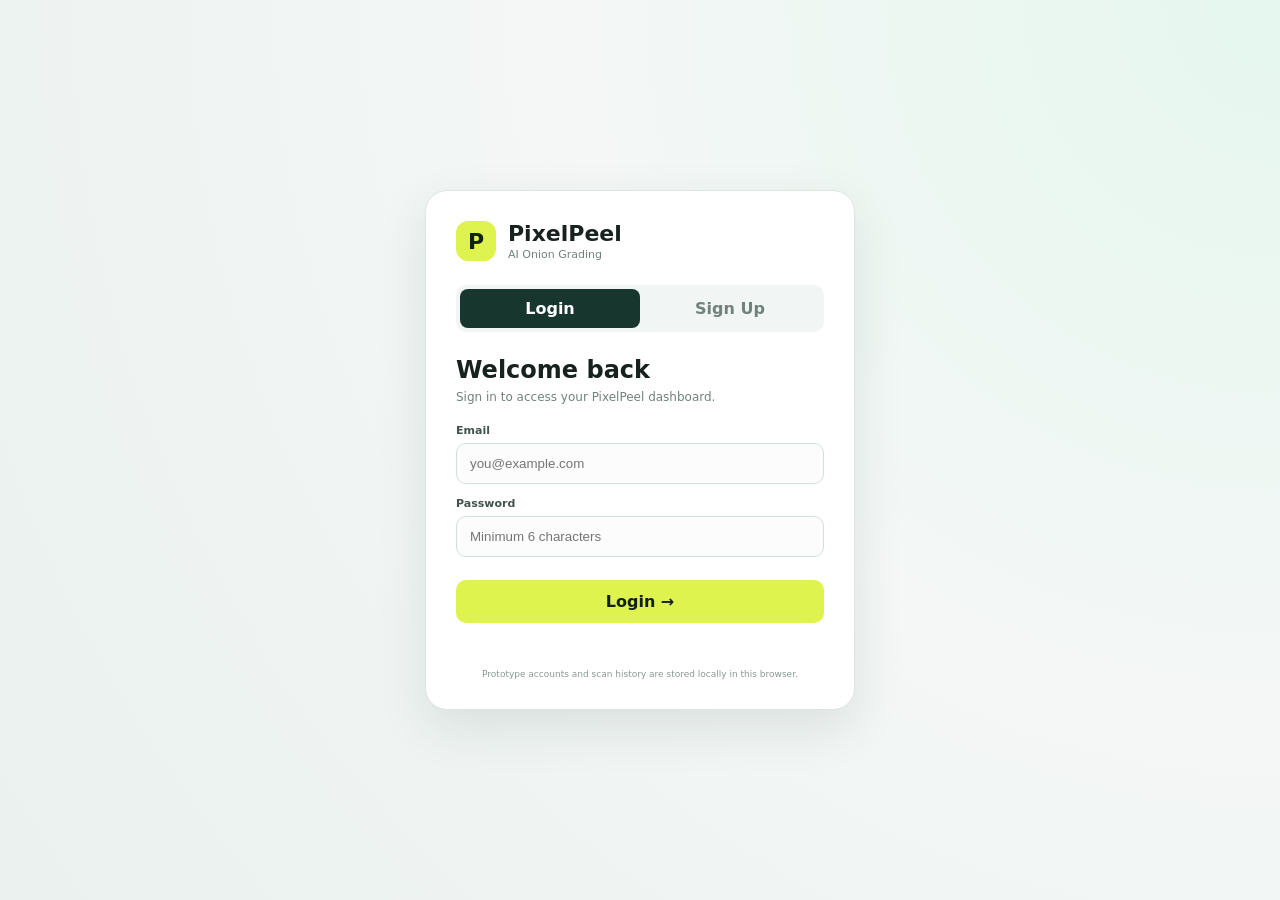
==== commit 9b681a6a: "Load scanner enhancements and auth UI" ====
--- a/index.html
+++ b/index.html
@@ -1,34 +1,11 @@
 <!DOCTYPE html>
 <html lang="en">
-<head><meta charset="UTF-8"><meta name="viewport" content="width=device-width,initial-scale=1.0"><title>PixelPeel — Onion Quality Grading</title><link rel="stylesheet" href="style.css"></head>
+<head><meta charset="UTF-8"><meta name="viewport" content="width=device-width,initial-scale=1.0"><title>PixelPeel — Onion Quality Grading</title><link rel="stylesheet" href="style.css"><link rel="stylesheet" href="enhancements.css"></head>
 <body>
-<div id="authScreen" class="auth-screen">
-  <div class="auth-card">
-    <div class="auth-brand"><div class="brand-mark">P</div><div><strong>PixelPeel</strong><span>AI Onion Grading</span></div></div>
-    <div class="auth-tabs"><button id="loginTab" class="auth-tab active" type="button">Login</button><button id="signupTab" class="auth-tab" type="button">Sign Up</button></div>
-    <form id="authForm"><h2 id="authTitle">Welcome back</h2><p id="authSubtitle">Sign in to access your PixelPeel dashboard.</p>
-      <label id="nameField" class="auth-field hidden-auth">Full name<input id="authName" type="text" placeholder="Your name"></label>
-      <label class="auth-field">Email<input id="authEmail" type="email" placeholder="you@example.com" required></label>
-      <label class="auth-field">Password<input id="authPassword" type="password" placeholder="Minimum 6 characters" minlength="6" required></label>
-      <button class="primary auth-submit" type="submit" id="authSubmit">Login →</button><p id="authMessage" class="auth-message"></p>
-    </form><small class="auth-note">Prototype accounts and scan history are stored locally in this browser.</small>
-  </div>
-</div>
-<div id="app" class="app-shell hidden-app">
-<aside class="sidebar"><div class="brand"><div class="brand-mark">P</div><div><strong>PixelPeel</strong><span>AI Quality Lab</span></div></div>
-<nav><button class="nav-item active" data-view="dashboard"><span>⌂</span>Dashboard</button><button class="nav-item" data-view="scan"><span>◉</span>New Scan</button><button class="nav-item" data-view="reports"><span>▤</span>Reports</button></nav>
-<div class="user-card"><span id="userInitial">U</span><div><b id="userName">User</b><small id="userEmail">user@example.com</small></div><button id="logoutBtn" title="Log out" type="button">↪</button></div>
-<div class="side-note"><b>SIH 2026</b><span>Problem Statement 26031</span></div></aside>
+<div id="authScreen" class="auth-screen"><div class="auth-card"><div class="auth-brand"><div class="brand-mark">P</div><div><strong>PixelPeel</strong><span>AI Onion Grading</span></div></div><div class="auth-tabs"><button id="loginTab" class="auth-tab active" type="button">Login</button><button id="signupTab" class="auth-tab" type="button">Sign Up</button></div><form id="authForm"><h2 id="authTitle">Welcome back</h2><p id="authSubtitle">Sign in to access your PixelPeel dashboard.</p><label id="nameField" class="auth-field hidden-auth">Full name<input id="authName" type="text" placeholder="Your name"></label><label class="auth-field">Email<input id="authEmail" type="email" placeholder="you@example.com" required></label><label class="auth-field">Password<input id="authPassword" type="password" placeholder="Minimum 6 characters" minlength="6" required></label><button class="primary auth-submit" type="submit" id="authSubmit">Login →</button><p id="authMessage" class="auth-message"></p></form><small class="auth-note">Prototype accounts and scan history are stored locally in this browser.</small></div></div>
+<div id="app" class="app-shell hidden-app"><aside class="sidebar"><div class="brand"><div class="brand-mark">P</div><div><strong>PixelPeel</strong><span>AI Quality Lab</span></div></div><nav><button class="nav-item active" data-view="dashboard"><span>⌂</span>Dashboard</button><button class="nav-item" data-view="scan"><span>◉</span>New Scan</button><button class="nav-item" data-view="reports"><span>▤</span>Reports</button></nav><div class="user-card"><span id="userInitial">U</span><div><b id="userName">User</b><small id="userEmail">user@example.com</small></div><button id="logoutBtn" title="Log out" type="button">↪</button></div><div class="side-note"><b>SIH 2026</b><span>Problem Statement 26031</span></div></aside>
 <main class="main"><header class="topbar"><div><p class="eyebrow">SMART AUTOMATION</p><h1 id="pageTitle">Onion Quality Dashboard</h1></div><div class="status"><i></i>AI Engine Ready</div></header>
-<section id="dashboard" class="view active-view"><div class="hero-card"><div><span class="pill">AI-POWERED INSPECTION</span><h2>Grade an onion batch in seconds.</h2><p>Upload a batch image, run the vision scan, and get an objective quality report.</p><button class="primary" id="startScan">Start New Scan →</button></div><div class="hero-visual"><div class="orb orb1"></div><div class="orb orb2"></div><div class="onion-icon">🧅</div><div class="scan-ring"></div></div></div>
-<div class="stats-grid"><div class="stat"><span>Total Scans</span><b id="totalScans">0</b><small>Your saved inspections</small></div><div class="stat"><span>Grade A</span><b id="gradeAStat">0%</b><small>Latest batch quality</small></div><div class="stat"><span>URS</span><b id="ursStat">0%</b><small>Latest batch review</small></div><div class="stat"><span>Avg. Confidence</span><b>94.6%</b><small>Prototype vision model</small></div></div>
-<div class="recent"><div class="section-head"><h3>Recent inspections</h3><button class="text-btn" id="openReports">View all</button></div><div class="table-wrap"><table><thead><tr><th>Batch</th><th>Date</th><th>Onions</th><th>Grade A</th><th>URS</th><th>Status</th></tr></thead><tbody id="recentRows"><tr><td colspan="6">No scans yet. Start your first scan.</td></tr></tbody></table></div></div></section>
-<section id="scan" class="view"><div class="scan-layout"><div class="panel upload-panel"><div class="section-head"><div><p class="eyebrow">STEP 01</p><h3>Capture batch</h3></div><span class="mini-status">Image input</span></div>
-<label class="dropzone" id="dropzone"><input type="file" id="fileInput" accept="image/*"><div class="upload-symbol">＋</div><strong>Upload onion image</strong><span>PNG, JPG, WEBP · Any size or aspect ratio</span><button type="button" class="secondary" id="chooseFile">Choose Image</button></label>
-<div class="preview"><img id="previewImg" alt="Selected onion batch"><div class="empty-preview"><span>🧅</span><p>Your image preview appears here</p></div></div><button class="primary full" id="scanBtn" disabled>Run AI Quality Scan</button></div>
-<div class="panel results-panel"><div class="section-head"><div><p class="eyebrow">STEP 02</p><h3>AI inspection</h3></div><span id="scanState" class="mini-status">Waiting</span></div>
-<div class="scanner" id="scanner"><img id="scannerBg" class="scanner-bg" alt=""><div id="scannerMedia" class="scanner-media"><img id="scanImage" class="scanner-image" alt="Uploaded onion batch being scanned"><div class="scanner-overlay"></div><div class="scanner-grid"></div><div id="boxes"></div></div><div class="scanner-status"><span class="live-dot"></span><b id="scanMessage">Ready to inspect</b><small id="scanSub">Upload an image to begin</small></div><div class="processed-count" id="processedCount"></div><div class="scan-line"></div></div>
-<div class="classification"><div><span class="dot healthy"></span>Healthy <b id="healthyCount">0</b></div><div><span class="dot damaged"></span>Damaged <b id="damagedCount">0</b></div><div><span class="dot rotten"></span>Rotten <b id="rottenCount">0</b></div><div><span class="dot sprouted"></span>Sprouted <b id="sproutedCount">0</b></div><div><span class="dot undersized"></span>Undersized <b id="undersizedCount">0</b></div></div>
-<div class="grade-result"><div class="grade-ring" id="gradeRing"><span id="gradePercent">0%</span><small>Grade A</small></div><div><p>Batch quality</p><h4 id="gradeTitle">Not scanned</h4><span id="gradeText">Run the AI scan to generate grading results.</span></div></div><button class="primary full hidden" id="reportBtn">Generate Digital Report →</button></div></div></section>
+<section id="dashboard" class="view active-view"><div class="hero-card"><div><span class="pill">AI-POWERED INSPECTION</span><h2>Grade an onion batch in seconds.</h2><p>Upload a batch image, run the vision scan, and get an objective quality report.</p><button class="primary" id="startScan">Start New Scan →</button></div><div class="hero-visual"><div class="orb orb1"></div><div class="orb orb2"></div><div class="onion-icon">🧅</div><div class="scan-ring"></div></div></div><div class="stats-grid"><div class="stat"><span>Total Scans</span><b id="totalScans">0</b><small>Your saved inspections</small></div><div class="stat"><span>Grade A</span><b id="gradeAStat">0%</b><small>Latest batch quality</small></div><div class="stat"><span>URS</span><b id="ursStat">0%</b><small>Latest batch review</small></div><div class="stat"><span>Avg. Confidence</span><b>94.6%</b><small>Prototype vision model</small></div></div><div class="recent"><div class="section-head"><h3>Recent inspections</h3><button class="text-btn" id="openReports">View all</button></div><div class="table-wrap"><table><thead><tr><th>Batch</th><th>Date</th><th>Onions</th><th>Grade A</th><th>URS</th><th>Status</th></tr></thead><tbody id="recentRows"><tr><td colspan="6">No scans yet. Start your first scan.</td></tr></tbody></table></div></div></section>
+<section id="scan" class="view"><div class="scan-layout"><div class="panel upload-panel"><div class="section-head"><div><p class="eyebrow">STEP 01</p><h3>Capture batch</h3></div><span class="mini-status">Image input</span></div><label class="dropzone" id="dropzone"><input type="file" id="fileInput" accept="image/*"><div class="upload-symbol">＋</div><strong>Upload onion image</strong><span>PNG, JPG, WEBP · Any size or aspect ratio</span><button type="button" class="secondary" id="chooseFile">Choose Image</button></label><div class="preview"><img id="previewImg" alt="Selected onion batch"><div class="empty-preview"><span>🧅</span><p>Your image preview appears here</p></div></div><button class="primary full" id="scanBtn" disabled>Run AI Quality Scan</button></div><div class="panel results-panel"><div class="section-head"><div><p class="eyebrow">STEP 02</p><h3>AI inspection</h3></div><span id="scanState" class="mini-status">Waiting</span></div><div class="scanner" id="scanner"><img id="scannerBg" class="scanner-bg" alt=""><div id="scannerMedia" class="scanner-media"><img id="scanImage" class="scanner-image" alt="Uploaded onion batch being scanned"><div class="scanner-overlay"></div><div class="scanner-grid"></div><div id="boxes"></div></div><div class="scanner-status"><span class="live-dot"></span><b id="scanMessage">Ready to inspect</b><small id="scanSub">Upload an image to begin</small></div><div class="processed-count" id="processedCount"></div><div class="scan-line"></div></div><div class="classification"><div><span class="dot healthy"></span>Healthy <b id="healthyCount">0</b></div><div><span class="dot damaged"></span>Damaged <b id="damagedCount">0</b></div><div><span class="dot rotten"></span>Rotten <b id="rottenCount">0</b></div><div><span class="dot sprouted"></span>Sprouted <b id="sproutedCount">0</b></div><div><span class="dot undersized"></span>Undersized <b id="undersizedCount">0</b></div></div><div class="grade-result"><div class="grade-ring" id="gradeRing"><span id="gradePercent">0%</span><small>Grade A</small></div><div><p>Batch quality</p><h4 id="gradeTitle">Not scanned</h4><span id="gradeText">Run the AI scan to generate grading results.</span></div></div><button class="primary full hidden" id="reportBtn">Generate Digital Report →</button></div></div></section>
 <section id="reports" class="view"><div class="panel report-panel"><div class="section-head"><div><p class="eyebrow">QUALITY HISTORY</p><h3>Digital Reports</h3></div><button class="primary" id="newScanFromReports">+ New Scan</button></div><div id="reportsList"></div></div></section>
 </main></div><script src="app.js"></script></body></html>
--- a/enhancements.css
+++ b/enhancements.css
@@ -0,0 +1,17 @@
+/* PixelPeel responsive scanner + authentication enhancements */
+.hidden-app{display:none!important}.hidden-auth{display:none!important}
+.auth-screen{min-height:100vh;display:grid;place-items:center;padding:24px;background:radial-gradient(circle at top right,#e5f7ee,#f4f7f6 45%,#eaf1ee)}
+.auth-card{width:min(430px,100%);background:#fff;border:1px solid #dce6e1;border-radius:22px;padding:30px;box-shadow:0 18px 50px rgba(20,50,40,.10)}
+.auth-brand{display:flex;align-items:center;gap:12px;margin-bottom:24px}.auth-brand strong{display:block;font-size:22px}.auth-brand span{display:block;font-size:11px;color:#71817b;margin-top:2px}
+.auth-tabs{display:grid;grid-template-columns:1fr 1fr;background:#f1f5f3;border-radius:10px;padding:4px;margin-bottom:24px}.auth-tab{border:0;background:transparent;border-radius:8px;padding:10px;font-weight:800;color:#71817b}.auth-tab.active{background:#17362d;color:#fff}
+.auth-card h2{margin:0 0 6px;font-size:24px}.auth-card form>p:not(.auth-message){margin:0 0 20px;color:#71817b;font-size:12px}.auth-field{display:block;font-size:11px;font-weight:800;color:#42534c;margin:13px 0}.auth-field input{width:100%;margin-top:6px;padding:12px 13px;border:1px solid #d4dfda;border-radius:10px;outline:none;background:#fbfcfb}.auth-field input:focus{border-color:#54a86f;box-shadow:0 0 0 3px rgba(84,168,111,.12)}.auth-submit{width:100%;margin-top:10px}.auth-message{min-height:18px;font-size:11px;margin:10px 0 0;text-align:center}.auth-note{display:block;text-align:center;color:#8a9892;font-size:9px;margin-top:18px}
+.user-card{display:flex;align-items:center;gap:9px;margin:18px 0;padding:10px;border:1px solid #29433a;border-radius:12px}.user-card>span{width:32px;height:32px;border-radius:50%;background:#dff34f;color:#10201b;display:grid;place-items:center;font-weight:900}.user-card div{min-width:0;flex:1}.user-card b,.user-card small{display:block;white-space:nowrap;overflow:hidden;text-overflow:ellipsis}.user-card b{font-size:11px}.user-card small{font-size:9px;color:#9bb0a8;margin-top:2px}.user-card button{border:0;background:transparent;color:#aabbb4;font-size:18px}
+/* The scanner has a blurred copy of the uploaded image behind it, so there are no white/black letterbox areas. The foreground image preserves its exact aspect ratio. */
+.scanner{height:390px;background:#dfe8e3!important;display:grid!important;place-items:center!important}.scanner-bg{position:absolute!important;inset:-30px!important;width:calc(100% + 60px)!important;height:calc(100% + 60px)!important;object-fit:cover!important;filter:blur(22px)!important;transform:scale(1.08)!important;opacity:.48!important;display:none;z-index:0!important}.scanner.has-image .scanner-bg{display:block!important}
+.scanner-media{position:absolute!important;left:50%!important;top:50%!important;transform:translate(-50%,-50%)!important;z-index:1!important;overflow:visible!important;display:block!important}
+.scanner-image{position:absolute!important;inset:0!important;width:100%!important;height:100%!important;object-fit:contain!important;background:transparent!important;display:none;z-index:1!important}.scanner.has-image .scanner-image{display:block!important}
+.scanner-overlay{position:absolute!important;inset:0!important;background:linear-gradient(180deg,rgba(11,34,27,.10),rgba(11,34,27,0) 48%,rgba(11,34,27,.10))!important;z-index:2!important;pointer-events:none!important}.scanner-grid{z-index:2!important}.scanner-status,.processed-count{z-index:20!important}.scan-line{z-index:19!important}
+#boxes{position:absolute!important;inset:0!important;z-index:10!important;pointer-events:none!important}.detect-box{z-index:10!important}
+.preview img{object-fit:contain!important}
+.reports-empty{padding:40px 15px;text-align:center;color:#7b8983}.report-history-card{border:1px solid #dce5e1;border-radius:16px;padding:20px;margin-top:18px}.report-history-card h3{margin:0 0 4px}.report-history-card .muted{font-size:11px;color:#7b8983}.report-history-metrics{display:grid;grid-template-columns:repeat(4,1fr);gap:9px;margin:16px 0}.report-history-metrics div{background:#f5f8f6;border-radius:9px;padding:11px}.report-history-metrics span{display:block;font-size:9px;color:#7b8983}.report-history-metrics b{display:block;font-size:18px;margin-top:3px}
+@media(max-width:600px){.auth-card{padding:24px}.scanner{height:280px!important}.scanner-status{min-width:155px!important}.processed-count{font-size:9px!important}.user-card{display:none!important}.report-history-metrics{grid-template-columns:1fr 1fr}}
